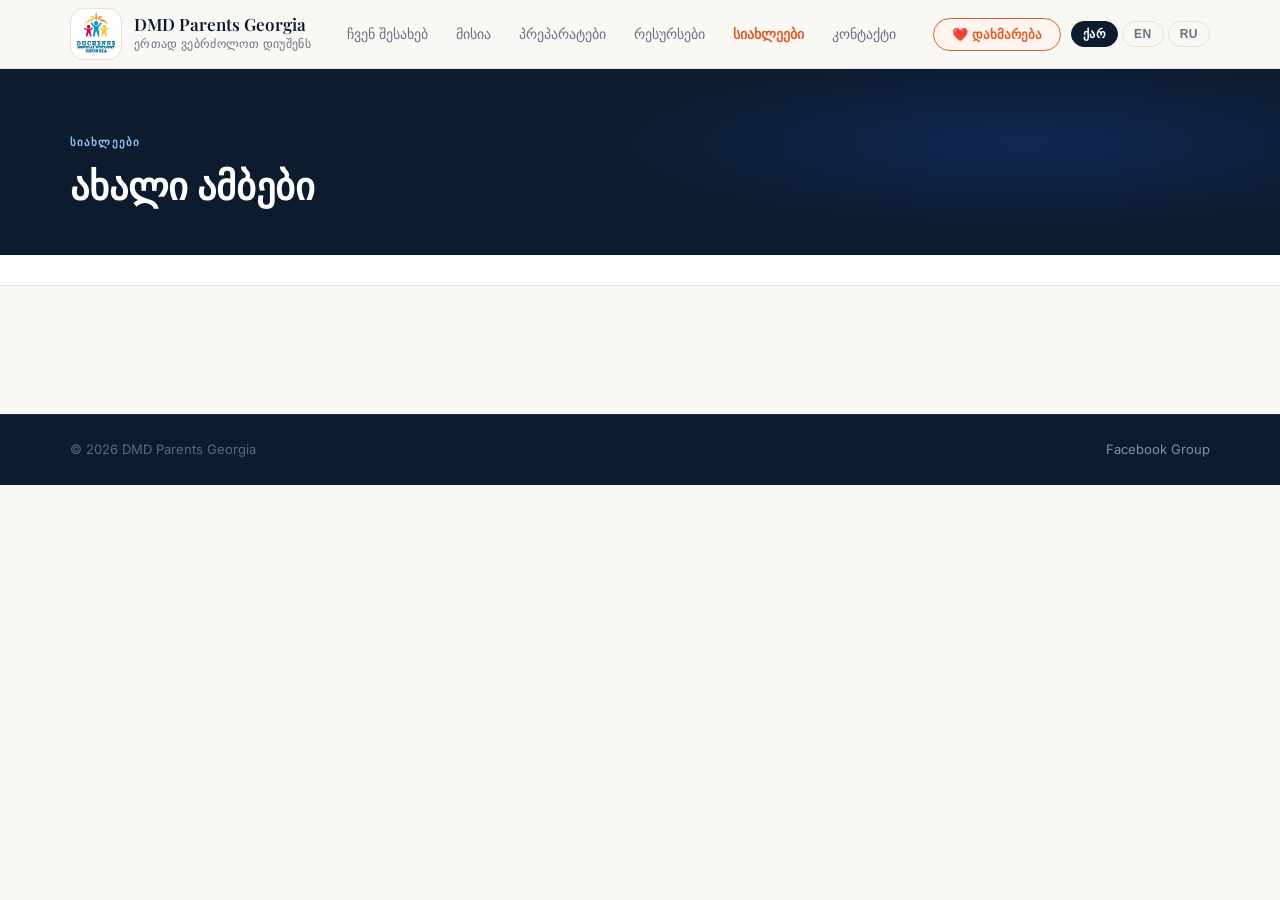
==== news.html @ 331aea19 "Add files via upload" ====
<!DOCTYPE html>
<html lang="ka">
<head>
  <meta charset="UTF-8" />
  <meta name="viewport" content="width=device-width, initial-scale=1.0" />
  <title>სიახლეები — DMD Parents Georgia</title>
  <link rel="stylesheet" href="styles.css" />
  <link href="https://fonts.googleapis.com/css2?family=Playfair+Display:ital,wght@0,400;0,600;1,400&family=Inter:wght@300;400;500;600&display=swap" rel="stylesheet"/>
  <style>
    /* ── News page specific styles ── */
    .news-hero {
      background: var(--navy);
      padding: 60px 0 48px;
      position: relative;
      overflow: hidden;
    }
    .news-hero::before {
      content: '';
      position: absolute;
      inset: 0;
      background: radial-gradient(ellipse 50% 70% at 80% 40%, rgba(26,86,219,.22) 0%, transparent 65%);
      pointer-events: none;
    }
    .news-hero-inner { position: relative; z-index: 1; }
    .news-hero .section-tag { color: #93c5fd; }
    .news-hero .section-title { color: var(--white); margin-bottom: 0; }

    /* Filter bar */
    .news-filter-bar {
      background: var(--white);
      border-bottom: 1px solid var(--border);
      padding: 14px 0;
      position: sticky;
      top: var(--header-h);
      z-index: 100;
    }
    .news-filter-inner {
      display: flex;
      align-items: center;
      gap: 8px;
      overflow-x: auto;
      scrollbar-width: none;
      -webkit-overflow-scrolling: touch;
      padding-bottom: 2px;
    }
    .news-filter-inner::-webkit-scrollbar { display: none; }

    /* Main news grid */
    .news-page-section { padding: 48px 0 80px; }
    .news-grid {
      display: grid;
      grid-template-columns: repeat(auto-fill, minmax(300px, 1fr));
      gap: 24px;
    }

    /* Full news card */
    .news-card {
      background: var(--white);
      border: 1px solid var(--border);
      border-radius: var(--radius-lg);
      overflow: hidden;
      display: flex;
      flex-direction: column;
      transition: box-shadow .22s, transform .22s;
    }
    .news-card:hover { box-shadow: var(--shadow-md); transform: translateY(-3px); }
    .news-card-media {
      width: 100%;
      height: 200px;
      object-fit: cover;
      display: block;
    }
    .news-card-media-placeholder {
      width: 100%;
      height: 200px;
      background: linear-gradient(135deg, var(--navy2) 0%, #1e3a6a 100%);
      display: flex;
      align-items: center;
      justify-content: center;
      font-size: 52px;
    }
    .news-card-body {
      padding: 20px 22px;
      display: flex;
      flex-direction: column;
      flex: 1;
    }
    .news-card-meta {
      display: flex;
      align-items: center;
      gap: 10px;
      margin-bottom: 10px;
      flex-wrap: wrap;
    }
    .news-card-date {
      font-size: 11.5px;
      font-weight: 600;
      text-transform: uppercase;
      letter-spacing: .06em;
      color: var(--accent);
    }
    .news-card-cat {
      font-size: 11px;
      font-weight: 600;
      text-transform: uppercase;
      letter-spacing: .06em;
      padding: 3px 10px;
      border-radius: 100px;
      background: var(--cream2);
      color: var(--muted);
      border: 1px solid var(--border);
    }
    .news-card-title {
      font-family: 'Playfair Display', serif;
      font-size: 1.15rem;
      font-weight: 600;
      color: var(--navy);
      line-height: 1.35;
      margin-bottom: 10px;
    }
    .news-card-excerpt {
      font-size: 14px;
      color: var(--muted);
      line-height: 1.65;
      flex: 1;
      margin-bottom: 16px;
    }

    /* Read more / collapse */
    .news-card-toggle {
      display: inline-flex;
      align-items: center;
      gap: 5px;
      font-size: 13px;
      font-weight: 600;
      color: var(--accent);
      background: none;
      border: none;
      cursor: pointer;
      padding: 0;
      transition: gap .18s;
    }
    .news-card-toggle:hover { gap: 9px; }
    .news-card-full {
      display: none;
      margin-top: 14px;
      padding-top: 14px;
      border-top: 1px solid var(--border);
      font-size: 14px;
      color: var(--text);
      line-height: 1.75;
    }
    .news-card-full.open { display: block; }

    /* Photo gallery inside a news card */
    .news-gallery {
      display: grid;
      grid-template-columns: repeat(auto-fill, minmax(110px, 1fr));
      gap: 8px;
      margin-top: 14px;
    }
    .news-gallery img {
      width: 100%;
      height: 90px;
      object-fit: cover;
      border-radius: var(--radius-sm);
      cursor: pointer;
      transition: opacity .18s;
    }
    .news-gallery img:hover { opacity: .85; }

    /* Empty state */
    .news-empty {
      text-align: center;
      padding: 64px 20px;
      color: var(--muted);
      font-size: 15px;
    }
    .news-empty-icon { font-size: 48px; margin-bottom: 14px; }

    /* Lightbox */
    .lightbox {
      display: none;
      position: fixed;
      inset: 0;
      z-index: 800;
      background: rgba(0,0,0,.88);
      align-items: center;
      justify-content: center;
      padding: 20px;
      cursor: zoom-out;
    }
    .lightbox.open { display: flex; }
    .lightbox img {
      max-width: 100%;
      max-height: 90vh;
      border-radius: var(--radius-md);
      box-shadow: 0 20px 60px rgba(0,0,0,.5);
      cursor: default;
      animation: modalIn .2s ease;
    }
    .lightbox-close {
      position: fixed;
      top: 20px; right: 20px;
      width: 40px; height: 40px;
      border-radius: 50%;
      background: rgba(255,255,255,.12);
      border: 1px solid rgba(255,255,255,.2);
      color: #fff;
      font-size: 18px;
      cursor: pointer;
      display: flex; align-items: center; justify-content: center;
      transition: background .18s;
    }
    .lightbox-close:hover { background: rgba(255,255,255,.25); }

    /* Responsive news */
    @media (max-width: 680px) {
      .news-hero { padding: 40px 0 32px; }
      .news-grid { grid-template-columns: 1fr; }
      .news-card-media, .news-card-media-placeholder { height: 170px; }
      .news-page-section { padding: 32px 0 56px; }
    }
  </style>
</head>
<body>

  <!-- HEADER (same as index.html) -->
  <header class="header">
    <div class="container header-inner">
      <div class="brand">
        <div class="brand-logo">
          <img src="logo.jpg" alt="DMD Georgia" class="logo"/>
        </div>
        <div>
          <h1>DMD Parents Georgia</h1>
          <p class="subtitle" id="headerSubtitle">ერთად ვებრძოლოთ დიუშენს</p>
        </div>
      </div>

      <nav class="main-nav" id="mainNav">
        <a href="index.html#about" id="nav1">ჩვენ შესახებ</a>
        <a href="index.html#mission" id="nav2">მისია</a>
        <a href="index.html#drugs" id="nav3">პრეპარატები</a>
        <a href="index.html#world" id="nav4">რესურსები</a>
        <a href="news.html" id="nav6" style="color:var(--accent);font-weight:600;">სიახლეები</a>
        <a href="index.html#contact" id="nav5">კონტაქტი</a>
      </nav>

      <div class="header-right">
        <button class="btn-donate-header" onclick="openDonate()" id="donateBtnHeader">❤️ დახმარება</button>
        <div class="lang-switcher">
          <button class="lang-btn active" onclick="setLang('ka')">ქარ</button>
          <button class="lang-btn" onclick="setLang('en')">EN</button>
          <button class="lang-btn" onclick="setLang('ru')">RU</button>
        </div>
        <button class="hamburger" id="hamburger" onclick="toggleMenu()" aria-label="Menu">
          <span></span><span></span><span></span>
        </button>
      </div>
    </div>
  </header>

  <!-- DONATE MODAL -->
  <div class="modal-overlay" id="donateModal" onclick="closeDonateOutside(event)">
    <div class="modal-box">
      <button class="modal-close" onclick="closeDonate()">✕</button>
      <div class="modal-icon">❤️</div>
      <h2 class="modal-title" id="donateTitle">გამოიწერეთ ჩვენი საქმე</h2>
      <p class="modal-desc" id="donateDesc">თქვენი შემოწირულობა ეხმარება DMD-ით დაავადებულ ოჯახებს — ინფორმაციის მიღებაში, სამედიცინო დახმარებასა და საზოგადოების ცნობიერების ამაღლებაში.</p>
      <div class="donate-accounts">
        <div class="donate-account">
          <span class="donate-currency">🇬🇪 GEL</span>
          <code class="donate-iban" onclick="copyIban(this)">GE34TB7967036080100020</code>
          <span class="copy-hint" id="copyHint1">კოპირება</span>
        </div>
        <div class="donate-account">
          <span class="donate-currency">🇺🇸 USD</span>
          <code class="donate-iban" onclick="copyIban(this)">GE95TB7967036180100005</code>
          <span class="copy-hint" id="copyHint2">კოპირება</span>
        </div>
        <div class="donate-account">
          <span class="donate-currency">🇪🇺 EUR</span>
          <code class="donate-iban" onclick="copyIban(this)">GE95TB7967036180100005</code>
          <span class="copy-hint" id="copyHint3">კოპირება</span>
        </div>
      </div>
      <div class="donate-bank">
        <div class="bank-row"><span class="bank-label" id="bankLabel">ბანკი</span><span>JSC TBC Bank</span></div>
        <div class="bank-row"><span class="bank-label">SWIFT/BIC</span><span>TBCBGE22</span></div>
        <div class="bank-row"><span class="bank-label" id="bankAddrLabel">მისამართი</span><span>7 Kote Marjanishvili St, Tbilisi 0102</span></div>
      </div>
      <p class="donate-thanks" id="donateThanks">გმადლობთ თქვენი მხარდაჭერისთვის! 🙏</p>
    </div>
  </div>

  <!-- NEWS HERO -->
  <section class="news-hero">
    <div class="container news-hero-inner">
      <span class="section-tag" id="newsHeroTag">სიახლეები</span>
      <h2 class="section-title" id="newsHeroTitle">ახალი ამბები</h2>
    </div>
  </section>

  <!-- FILTER BAR -->
  <div class="news-filter-bar">
    <div class="container">
      <div class="news-filter-inner" id="filterBar">
        <!-- filled by JS -->
      </div>
    </div>
  </div>

  <!-- NEWS CONTENT -->
  <section class="news-page-section">
    <div class="container">
      <div class="news-grid" id="newsGrid">
        <!-- filled by JS -->
      </div>
    </div>
  </section>

  <!-- LIGHTBOX -->
  <div class="lightbox" id="lightbox" onclick="closeLightbox(event)">
    <button class="lightbox-close" onclick="closeLightboxBtn()">✕</button>
    <img src="" alt="" id="lightboxImg" onclick="event.stopPropagation()" />
  </div>

  <!-- FOOTER -->
  <footer class="footer">
    <div class="container footer-inner">
      <p>© 2026 DMD Parents Georgia</p>
      <a href="https://www.facebook.com/431118296750583/" target="_blank" id="footerFb">Facebook Group</a>
    </div>
  </footer>

  <script src="news.js"></script>
  <script>
    /* ════════════════════════════════════════════
       NEWS PAGE LOGIC
    ════════════════════════════════════════════ */
    let currentLang = getNewsLang();
    let currentCat  = 'all';

    const UI_TEXT = {
      ka: {
        newsHeroTag: 'სიახლეები', newsHeroTitle: 'ახალი ამბები',
        readMore: 'სრულად წაიკითხე →', readLess: '← დახურე',
        noNews: 'ამ კატეგორიაში სიახლეები არ არის.',
        footerFb: 'Facebook ჯგუფი',
        donateBtnHeader: '❤ მხარდაჭერა',
        copyHint1: 'კოპირება', copyHint2: 'კოპირება', copyHint3: 'კოპირება',
        donateTitle: 'მხარი დაუჭირე ჩვენ',
        donateDesc: 'თქვენი შემოწირულობა ეხმარება DMD-ით დაავადებულ ოჯახებს.',
        bankLabel: 'ბანკი', bankAddrLabel: 'მისამართი',
        donateThanks: 'გმადლობთ თქვენი მხარდაჭერისთვის! 🙏',
        headerSubtitle: 'ერთად ვებრძოლოთ დიუშენს',
        nav1:'ჩვენ შესახებ',nav2:'მისია',nav3:'პრეპარატები',nav4:'რესურსები',nav5:'კონტაქტი',nav6:'სიახლეები',
      },
      en: {
        newsHeroTag: 'News', newsHeroTitle: 'Latest News',
        readMore: 'Read more →', readLess: '← Close',
        noNews: 'No news in this category.',
        footerFb: 'Facebook Group',
        donateBtnHeader: '❤ Support us',
        copyHint1: 'Copy', copyHint2: 'Copy', copyHint3: 'Copy',
        donateTitle: 'Support our mission',
        donateDesc: 'Your donation helps families affected by DMD.',
        bankLabel: 'Bank', bankAddrLabel: 'Address',
        donateThanks: 'Thank you for your support! 🙏',
        headerSubtitle: 'Together Against Duchenne',
        nav1:'About',nav2:'Mission',nav3:'Treatments',nav4:'Resources',nav5:'Contact',nav6:'News',
      },
      ru: {
        newsHeroTag: 'Новости', newsHeroTitle: 'Последние новости',
        readMore: 'Читать полностью →', readLess: '← Скрыть',
        noNews: 'Новостей в этой категории пока нет.',
        footerFb: 'Facebook Group',
        donateBtnHeader: '❤ Поддержать',
        copyHint1: 'Копировать', copyHint2: 'Копировать', copyHint3: 'Копировать',
        donateTitle: 'Поддержите нашу миссию',
        donateDesc: 'Ваше пожертвование помогает семьям с DMD.',
        bankLabel: 'Банк', bankAddrLabel: 'Адрес',
        donateThanks: 'Спасибо за вашу поддержку! 🙏',
        headerSubtitle: 'Вместе против Дюшенна',
        nav1:'О нас',nav2:'Миссия',nav3:'Препараты',nav4:'Ресурсы',nav5:'Контакт',nav6:'Новости',
      }
    };

    function setLang(lang) {
      currentLang = lang;
      localStorage.setItem('dmd_lang', lang);
      document.documentElement.lang = lang;

      const t = UI_TEXT[lang];
      Object.keys(t).forEach(key => {
        const el = document.getElementById(key);
        if (el) el.textContent = t[key];
      });
      document.querySelectorAll('.lang-btn').forEach(btn => {
        const map = { ka: 'ქარ', en: 'EN', ru: 'RU' };
        btn.classList.toggle('active', btn.textContent.trim() === map[lang]);
      });

      renderFilters();
      renderNews();
    }

    function renderFilters() {
      const bar  = document.getElementById('filterBar');
      const t    = UI_TEXT[currentLang];
      const cats = ['all', 'event', 'medical', 'news', 'media', 'support'];
      bar.innerHTML = cats.map(cat => {
        const label = NEWS_CATEGORIES[cat][currentLang];
        return `<button class="filter-btn${currentCat===cat?' active':''}" onclick="filterNews('${cat}')">${label}</button>`;
      }).join('');
    }

    function filterNews(cat) {
      currentCat = cat;
      renderFilters();
      renderNews();
    }

    function renderNews() {
      const grid = document.getElementById('newsGrid');
      const t    = UI_TEXT[currentLang];

      const filtered = NEWS.filter(n => currentCat === 'all' || n.category === currentCat);

      if (!filtered.length) {
        grid.innerHTML = `<div class="news-empty" style="grid-column:1/-1">
          <div class="news-empty-icon">📭</div>
          <p>${t.noNews}</p>
        </div>`;
        return;
      }

      grid.innerHTML = filtered.map(n => {
        const loc   = n[currentLang] || n.ka;
        const date  = formatDate(n.date, currentLang);
        const catLabel = NEWS_CATEGORIES[n.category][currentLang];

        const mediaHTML = n.image
          ? `<img class="news-card-media" src="${n.image}" alt="${loc.title}" loading="lazy">`
          : `<div class="news-card-media-placeholder">${n.emoji || '📰'}</div>`;

        return `
        <article class="news-card" id="${n.id}">
          ${mediaHTML}
          <div class="news-card-body">
            <div class="news-card-meta">
              <span class="news-card-date">${date}</span>
              <span class="news-card-cat">${catLabel}</span>
            </div>
            <h3 class="news-card-title">${loc.title}</h3>
            <p class="news-card-excerpt">${loc.excerpt}</p>
            <button class="news-card-toggle" onclick="toggleBody('${n.id}')" id="toggle-${n.id}">
              ${t.readMore}
            </button>
            <div class="news-card-full" id="body-${n.id}">
              <p>${loc.body.replace(/\n/g,'</p><p>')}</p>
            </div>
          </div>
        </article>`;
      }).join('');
    }

    function toggleBody(id) {
      const body   = document.getElementById('body-' + id);
      const toggle = document.getElementById('toggle-' + id);
      const t      = UI_TEXT[currentLang];
      const isOpen = body.classList.toggle('open');
      toggle.textContent = isOpen ? t.readLess : t.readMore;
    }

    /* Lightbox */
    function openLightbox(src) {
      document.getElementById('lightboxImg').src = src;
      document.getElementById('lightbox').classList.add('open');
      document.body.style.overflow = 'hidden';
    }
    function closeLightbox(e) {
      if (e.target === document.getElementById('lightbox')) closeLightboxBtn();
    }
    function closeLightboxBtn() {
      document.getElementById('lightbox').classList.remove('open');
      document.body.style.overflow = '';
    }

    /* Mobile menu */
    function toggleMenu() {
      const nav = document.getElementById('mainNav');
      const btn = document.getElementById('hamburger');
      nav.classList.toggle('open');
      btn.classList.toggle('is-open');
    }

    /* Donate */
    function openDonate() {
      document.getElementById('donateModal').classList.add('open');
      document.body.style.overflow = 'hidden';
    }
    function closeDonate() {
      document.getElementById('donateModal').classList.remove('open');
      document.body.style.overflow = '';
    }
    function closeDonateOutside(e) {
      if (e.target === document.getElementById('donateModal')) closeDonate();
    }
    function copyIban(el) {
      navigator.clipboard.writeText(el.textContent.trim()).then(() => {
        const hint = el.nextElementSibling;
        const orig = hint.textContent;
        hint.textContent = '✓';
        hint.style.color = '#16a34a';
        setTimeout(() => { hint.textContent = orig; hint.style.color = ''; }, 2000);
      });
    }

    /* Init */
    document.addEventListener('DOMContentLoaded', () => {
      document.querySelectorAll('.main-nav a').forEach(link => {
        link.addEventListener('click', () => {
          document.getElementById('mainNav').classList.remove('open');
          document.getElementById('hamburger').classList.remove('is-open');
        });
      });
      document.addEventListener('keydown', e => {
        if (e.key === 'Escape') { closeDonate(); closeLightboxBtn(); }
      });
      setLang(getNewsLang());
    });
  </script>
</body>
</html>
---- styles.css ----
/* ── Reset & Base ── */
*, *::before, *::after { box-sizing: border-box; margin: 0; padding: 0; }

:root {
  --navy:       #0d1b2e;
  --navy2:      #162035;
  --blue:       #1a56db;
  --blue-lt:    #3b82f6;
  --accent:     #e05c28;
  --cream:      #faf8f4;
  --cream2:     #f0ece3;
  --border:     #e5e0d8;
  --text:       #1a1a2e;
  --muted:      #6b7280;
  --white:      #ffffff;

  --approved:   #16a34a;
  --phase3:     #1d4ed8;
  --phase2:     #7c3aed;
  --phase1:     #b45309;

  --shadow-sm:  0 1px 4px rgba(13,27,46,.06);
  --shadow-md:  0 4px 20px rgba(13,27,46,.09);
  --shadow-lg:  0 8px 40px rgba(13,27,46,.12);

  --radius-sm:  8px;
  --radius-md:  14px;
  --radius-lg:  20px;
  --radius-xl:  28px;

  --header-h: 68px;
}

html { scroll-behavior: smooth; }

body {
  font-family: 'Inter', Arial, sans-serif;
  background: var(--cream);
  color: var(--text);
  line-height: 1.65;
  font-size: 15px;
  overflow-x: hidden;
}

a { color: var(--blue); text-decoration: none; }
a:hover { text-decoration: underline; }
img { display: block; max-width: 100%; }

/* ── Layout ── */
.container {
  width: min(1140px, 93%);
  margin: 0 auto;
}

/* ── Header ── */
.header {
  position: sticky;
  top: 0;
  z-index: 200;
  background: rgba(250,248,244,0.96);
  backdrop-filter: blur(14px);
  -webkit-backdrop-filter: blur(14px);
  border-bottom: 1px solid var(--border);
}

.header-inner {
  display: flex;
  align-items: center;
  justify-content: space-between;
  gap: 16px;
  height: var(--header-h);
}

.brand { display: flex; align-items: center; gap: 12px; flex-shrink: 0; }

.brand-logo {
  width: 52px;
  height: 52px;
  border-radius: var(--radius-md);
  overflow: hidden;
  flex-shrink: 0;
  background: #fff;
  border: 1px solid var(--border);
  padding: 3px;
}
.brand-logo .logo { width: 100%; height: 100%; object-fit: contain; border-radius: 6px; }

.brand h1 {
  font-family: 'Playfair Display', serif;
  font-size: 17px;
  font-weight: 600;
  color: var(--navy);
  line-height: 1.25;
  margin: 0;
}
.brand .subtitle {
  font-size: 11.5px;
  color: var(--muted);
  margin: 0;
  letter-spacing: 0.03em;
}

.main-nav {
  display: flex;
  gap: 2px;
}
.main-nav a {
  font-size: 13.5px;
  font-weight: 500;
  color: var(--muted);
  padding: 6px 13px;
  border-radius: var(--radius-sm);
  transition: background .18s, color .18s;
}
.main-nav a:hover {
  background: var(--cream2);
  color: var(--navy);
  text-decoration: none;
}

.header-right { display: flex; align-items: center; gap: 10px; }

.lang-switcher { display: flex; gap: 4px; }
.lang-btn {
  font-size: 12px;
  font-weight: 600;
  padding: 5px 11px;
  border: 1px solid var(--border);
  border-radius: 100px;
  background: none;
  color: var(--muted);
  cursor: pointer;
  letter-spacing: .04em;
  transition: all .18s;
}
.lang-btn.active,
.lang-btn:hover {
  background: var(--navy);
  color: var(--white);
  border-color: var(--navy);
}

.hamburger {
  display: none;
  flex-direction: column;
  gap: 5px;
  background: none;
  border: none;
  cursor: pointer;
  padding: 6px;
  border-radius: var(--radius-sm);
  transition: background .18s;
}
.hamburger:hover { background: var(--cream2); }
.hamburger span {
  display: block;
  width: 22px;
  height: 2px;
  background: var(--navy);
  border-radius: 2px;
  transition: .25s;
}

/* Hamburger animation when open */
.hamburger.is-open span:nth-child(1) { transform: translateY(7px) rotate(45deg); }
.hamburger.is-open span:nth-child(2) { opacity: 0; transform: scaleX(0); }
.hamburger.is-open span:nth-child(3) { transform: translateY(-7px) rotate(-45deg); }

/* ── Mobile nav overlay ── */
.main-nav.open {
  display: flex !important;
  flex-direction: column;
  position: fixed;
  top: var(--header-h);
  left: 0;
  right: 0;
  background: var(--white);
  border-bottom: 1px solid var(--border);
  padding: 12px 16px 16px;
  box-shadow: var(--shadow-lg);
  z-index: 199;
  animation: slideDown .22s ease;
}
@keyframes slideDown {
  from { opacity:0; transform: translateY(-8px); }
  to   { opacity:1; transform: translateY(0); }
}
.main-nav.open a {
  font-size: 15px;
  padding: 13px 16px;
  border-radius: var(--radius-md);
  border-bottom: none;
}
.main-nav.open a:hover { background: var(--cream2); }

/* Nav link in news page */
.main-nav a[href="news.html"] { position: relative; }

/* ── Hero ── */
.hero {
  position: relative;
  background: var(--navy);
  padding: 80px 0 60px;
  overflow: hidden;
}
.hero-bg {
  position: absolute;
  inset: 0;
  background:
    radial-gradient(ellipse 60% 80% at 90% 30%, rgba(26,86,219,.25) 0%, transparent 70%),
    radial-gradient(ellipse 40% 60% at 10% 80%, rgba(224,92,40,.18) 0%, transparent 70%);
  pointer-events: none;
}
.hero-inner {
  position: relative;
  z-index: 1;
  display: grid;
  grid-template-columns: 1fr auto;
  gap: 48px;
  align-items: center;
}
.hero-content { max-width: 620px; }

.badge {
  display: inline-flex;
  align-items: center;
  gap: 8px;
  background: rgba(255,255,255,.09);
  border: 1px solid rgba(255,255,255,.18);
  border-radius: 100px;
  padding: 6px 16px;
  font-size: 12px;
  font-weight: 500;
  color: rgba(255,255,255,.72);
  letter-spacing: .05em;
  margin-bottom: 24px;
}
.badge::before {
  content: '';
  width: 7px;
  height: 7px;
  border-radius: 50%;
  background: #4ade80;
  animation: blink 2.2s infinite;
  flex-shrink: 0;
}
@keyframes blink { 0%,100%{opacity:1} 50%{opacity:.3} }

.hero h2 {
  font-family: 'Playfair Display', serif;
  font-size: clamp(1.85rem, 4.5vw, 3.4rem);
  font-weight: 600;
  color: var(--white);
  line-height: 1.12;
  margin-bottom: 18px;
}
.hero h2 em { color: #93c5fd; font-style: italic; font-weight: 400; }

.hero-text {
  font-size: 16px;
  color: rgba(255,255,255,.62);
  line-height: 1.75;
  margin-bottom: 36px;
}

.hero-actions { display: flex; gap: 12px; flex-wrap: wrap; }

.btn {
  display: inline-flex;
  align-items: center;
  gap: 8px;
  font-size: 14px;
  font-weight: 600;
  padding: 12px 24px;
  border-radius: var(--radius-md);
  border: 1.5px solid transparent;
  cursor: pointer;
  transition: all .22s;
  text-decoration: none;
}
.btn-primary {
  background: var(--accent);
  color: var(--white);
  border-color: var(--accent);
}
.btn-primary:hover { background: #c44d20; text-decoration: none; transform: translateY(-1px); }

.btn-outline {
  background: rgba(255,255,255,.09);
  color: var(--white);
  border-color: rgba(255,255,255,.28);
}
.btn-outline:hover { background: rgba(255,255,255,.16); text-decoration: none; }

.hero-stats {
  display: flex;
  flex-direction: column;
  gap: 12px;
  flex-shrink: 0;
}
.stat-card {
  background: rgba(255,255,255,.07);
  border: 1px solid rgba(255,255,255,.12);
  border-radius: var(--radius-lg);
  padding: 20px 28px;
  text-align: center;
  min-width: 140px;
}
.stat-num {
  display: block;
  font-family: 'Playfair Display', serif;
  font-size: 1.9rem;
  color: var(--white);
  line-height: 1.1;
}
.stat-label {
  display: block;
  font-size: 11px;
  color: rgba(255,255,255,.45);
  margin-top: 4px;
  letter-spacing: .03em;
}

/* ── Sections ── */
.section { padding: 80px 0; }
.section-light { background: var(--cream2); }
.section-dark { background: var(--navy); }

.section-header { margin-bottom: 44px; max-width: 640px; }
.section-tag {
  display: inline-block;
  font-size: 11px;
  font-weight: 700;
  letter-spacing: .1em;
  text-transform: uppercase;
  color: var(--accent);
  margin-bottom: 10px;
}
.section-dark .section-tag { color: #93c5fd; }

.section-title {
  font-family: 'Playfair Display', serif;
  font-size: clamp(1.7rem, 3vw, 2.5rem);
  font-weight: 600;
  color: var(--navy);
  line-height: 1.2;
  margin-bottom: 12px;
}
.section-dark .section-title { color: var(--white); }

.section-desc { font-size: 15.5px; color: var(--muted); line-height: 1.7; }
.section-dark .section-desc { color: rgba(255,255,255,.5); }

/* ── Cards ── */
.grid-2 {
  display: grid;
  grid-template-columns: repeat(2, minmax(0,1fr));
  gap: 20px;
}

.card {
  background: var(--white);
  border: 1px solid var(--border);
  border-radius: var(--radius-lg);
  padding: 32px;
  transition: box-shadow .22s, transform .22s;
}
.card:hover { box-shadow: var(--shadow-md); transform: translateY(-2px); }

.card-accent { background: var(--navy); border-color: var(--navy); color: var(--white); }
.card-accent h4 { color: var(--white); }
.card-accent p { color: rgba(255,255,255,.65); }

.card-dark { background: var(--cream2); border-color: var(--border); }

.card-icon { font-size: 28px; margin-bottom: 18px; }
.card h4 {
  font-family: 'Playfair Display', serif;
  font-size: 1.25rem;
  font-weight: 600;
  color: var(--navy);
  margin-bottom: 10px;
}
.card p { color: var(--muted); font-size: 14.5px; }

/* ── Mission ── */
.mission-grid {
  display: grid;
  grid-template-columns: repeat(auto-fit, minmax(200px, 1fr));
  gap: 16px;
}
.mission-card {
  background: rgba(255,255,255,.06);
  border: 1px solid rgba(255,255,255,.1);
  border-radius: var(--radius-lg);
  padding: 24px;
  transition: background .22s;
}
.mission-card:hover { background: rgba(255,255,255,.1); }
.mission-num {
  display: block;
  font-family: 'Playfair Display', serif;
  font-size: 2rem;
  color: rgba(255,255,255,.15);
  line-height: 1;
  margin-bottom: 12px;
}
.mission-card p { color: rgba(255,255,255,.75); font-size: 14.5px; line-height: 1.6; }

/* ── Help grid ── */
.help-grid {
  display: grid;
  grid-template-columns: repeat(auto-fit, minmax(220px, 1fr));
  gap: 16px;
  margin-bottom: 40px;
}
.help-card {
  background: var(--white);
  border: 1px solid var(--border);
  border-radius: var(--radius-lg);
  padding: 22px 24px;
  display: flex;
  align-items: flex-start;
  gap: 14px;
  transition: box-shadow .2s, transform .2s;
}
.help-card:hover { box-shadow: var(--shadow-md); transform: translateY(-2px); }
.help-icon { font-size: 22px; flex-shrink: 0; margin-top: 2px; }
.help-card p { font-size: 14px; color: var(--text); font-weight: 500; }

/* Support steps */
.support-steps {
  display: flex;
  flex-direction: column;
  gap: 0;
  background: var(--white);
  border: 1px solid var(--border);
  border-radius: var(--radius-lg);
  overflow: hidden;
}
.support-step {
  display: flex;
  align-items: center;
  gap: 16px;
  padding: 18px 24px;
  border-bottom: 1px solid var(--border);
}
.support-step:last-child { border-bottom: none; }
.step-num {
  width: 32px;
  height: 32px;
  border-radius: 50%;
  background: var(--navy);
  color: var(--white);
  font-size: 13px;
  font-weight: 700;
  display: flex;
  align-items: center;
  justify-content: center;
  flex-shrink: 0;
}
.support-step p { font-size: 14.5px; color: var(--text); }

/* ── Drugs ── */
.drugs-filter {
  display: flex;
  gap: 8px;
  flex-wrap: wrap;
  margin-bottom: 28px;
}
.filter-btn {
  font-size: 13px;
  font-weight: 600;
  padding: 8px 18px;
  border-radius: 100px;
  border: 1.5px solid var(--border);
  background: var(--white);
  color: var(--muted);
  cursor: pointer;
  transition: all .18s;
}
.filter-btn:hover { border-color: var(--navy); color: var(--navy); }
.filter-btn.active {
  background: var(--navy);
  color: var(--white);
  border-color: var(--navy);
}

.drugs-grid {
  display: grid;
  grid-template-columns: repeat(auto-fill, minmax(320px, 1fr));
  gap: 20px;
}
.drug-card {
  background: var(--white);
  border: 1px solid var(--border);
  border-radius: var(--radius-lg);
  overflow: hidden;
  transition: box-shadow .22s, transform .22s;
}
.drug-card:hover { box-shadow: var(--shadow-md); transform: translateY(-2px); }

.drug-status-bar { height: 4px; }
.drug-status-bar.approved { background: var(--approved); }
.drug-status-bar.phase3 { background: var(--phase3); }
.drug-status-bar.phase2 { background: var(--phase2); }
.drug-status-bar.phase1 { background: var(--phase1); }

.drug-body { padding: 22px 24px; }
.drug-header {
  display: flex;
  justify-content: space-between;
  align-items: flex-start;
  gap: 12px;
  margin-bottom: 12px;
  flex-wrap: wrap;
}
.drug-name {
  display: block;
  font-family: 'Playfair Display', serif;
  font-size: 1.25rem;
  font-weight: 600;
  color: var(--navy);
}
.drug-generic {
  display: block;
  font-size: 12px;
  color: var(--muted);
  margin-top: 3px;
}
.drug-badges { display: flex; gap: 6px; flex-wrap: wrap; align-items: center; }

.status-pill {
  display: inline-block;
  font-size: 11px;
  font-weight: 700;
  letter-spacing: .05em;
  text-transform: uppercase;
  padding: 4px 12px;
  border-radius: 100px;
}
.status-pill.approved { background: #dcfce7; color: #15803d; }
.status-pill.phase3   { background: #dbeafe; color: #1e40af; }
.status-pill.phase2   { background: #ede9fe; color: #6d28d9; }
.status-pill.phase1   { background: #fef3c7; color: #92400e; }

.country-pill {
  font-size: 12px;
  font-weight: 500;
  background: var(--cream2);
  border: 1px solid var(--border);
  border-radius: 100px;
  padding: 3px 10px;
  color: var(--muted);
}

.drug-company { font-size: 11.5px; color: var(--muted); margin-top: 4px; }
.drug-company-name { font-size: 13px; font-weight: 600; color: var(--text); margin-bottom: 12px; }

.drug-desc { font-size: 14px; color: var(--muted); line-height: 1.68; margin-bottom: 14px; }

.drug-tags { display: flex; gap: 8px; flex-wrap: wrap; margin-bottom: 14px; }
.drug-tag {
  font-size: 11.5px;
  font-weight: 500;
  background: #eff6ff;
  color: var(--blue);
  border-radius: 6px;
  padding: 3px 10px;
}

.drug-link {
  display: inline-flex;
  align-items: center;
  gap: 6px;
  font-size: 13px;
  font-weight: 600;
  color: var(--accent);
  text-decoration: none;
  transition: gap .18s;
}
.drug-link:hover { gap: 10px; text-decoration: none; }

.drugs-disclaimer {
  margin-top: 24px;
  font-size: 12.5px;
  color: var(--muted);
  border-top: 1px solid var(--border);
  padding-top: 16px;
}

/* ── World links ── */
.links-grid {
  display: grid;
  grid-template-columns: repeat(auto-fit, minmax(200px, 1fr));
  gap: 12px;
}
.ext-link {
  display: flex;
  align-items: center;
  gap: 12px;
  background: var(--white);
  border: 1px solid var(--border);
  border-radius: var(--radius-md);
  padding: 16px 20px;
  font-size: 13.5px;
  font-weight: 500;
  color: var(--text);
  text-decoration: none;
  transition: all .2s;
}
.ext-link:hover {
  background: var(--navy);
  color: var(--white);
  border-color: var(--navy);
  transform: translateY(-1px);
  box-shadow: var(--shadow-sm);
}
.ext-icon { font-size: 18px; flex-shrink: 0; }

/* ── Contact ── */
.contact-list { margin-top: 16px; }
.contact-row {
  display: flex;
  justify-content: space-between;
  align-items: center;
  padding: 11px 0;
  border-bottom: 1px solid var(--border);
  gap: 12px;
}
.contact-row:last-child { border-bottom: none; }
.contact-label {
  font-size: 11.5px;
  font-weight: 600;
  text-transform: uppercase;
  letter-spacing: .05em;
  color: var(--muted);
  flex-shrink: 0;
}
.contact-row a,
.contact-row span {
  font-size: 14px;
  color: var(--text);
  text-align: right;
}
.contact-row a:hover { color: var(--blue); }

.legal-list { margin-top: 16px; }
.legal-row {
  display: flex;
  justify-content: space-between;
  align-items: center;
  padding: 11px 0;
  border-bottom: 1px solid var(--border);
  gap: 12px;
}
.legal-row:last-child { border-bottom: none; }
.legal-label {
  font-size: 11.5px;
  font-weight: 600;
  text-transform: uppercase;
  letter-spacing: .05em;
  color: var(--muted);
  flex-shrink: 0;
}
.legal-row span {
  font-size: 13.5px;
  color: var(--text);
  text-align: right;
}

/* ── Footer ── */
.footer {
  background: var(--navy);
  border-top: 1px solid rgba(255,255,255,.07);
  padding: 24px 0;
}
.footer-inner {
  display: flex;
  align-items: center;
  justify-content: space-between;
  flex-wrap: wrap;
  gap: 12px;
}
.footer-inner p { font-size: 13px; color: rgba(255,255,255,.35); }
.footer-inner a {
  font-size: 13px;
  color: rgba(255,255,255,.5);
  text-decoration: none;
  transition: color .18s;
}
.footer-inner a:hover { color: var(--white); }

/* ── Donate button (header) ── */
.btn-donate-header {
  font-size: 13px;
  font-weight: 700;
  padding: 8px 18px;
  border-radius: 100px;
  border: 1.5px solid #e05c28;
  background: #fff5f0;
  color: #e05c28;
  cursor: pointer;
  transition: all .2s;
  white-space: nowrap;
}
.btn-donate-header:hover {
  background: var(--accent);
  color: #fff;
}

/* ── Donate button (hero) ── */
.btn-donate {
  background: rgba(255,255,255,.15);
  color: var(--white);
  border: 1.5px solid rgba(255,255,255,.4);
  font-family: inherit;
}
.btn-donate:hover {
  background: #fff;
  color: var(--accent);
  border-color: #fff;
  text-decoration: none;
}

/* ── Modal ── */
.modal-overlay {
  display: none;
  position: fixed;
  inset: 0;
  z-index: 500;
  background: rgba(10,22,40,.6);
  backdrop-filter: blur(6px);
  align-items: center;
  justify-content: center;
  padding: 20px;
}
.modal-overlay.open { display: flex; }

.modal-box {
  background: var(--white);
  border-radius: var(--radius-xl);
  padding: 40px 36px 36px;
  max-width: 520px;
  width: 100%;
  position: relative;
  box-shadow: 0 24px 80px rgba(10,22,40,.22);
  animation: modalIn .25s ease;
  max-height: 90vh;
  overflow-y: auto;
}
@keyframes modalIn {
  from { opacity:0; transform: translateY(16px) scale(.97); }
  to   { opacity:1; transform: translateY(0) scale(1); }
}

.modal-close {
  position: absolute;
  top: 16px; right: 16px;
  width: 32px; height: 32px;
  border-radius: 50%;
  border: 1px solid var(--border);
  background: var(--cream2);
  color: var(--muted);
  font-size: 14px;
  cursor: pointer;
  display: flex; align-items: center; justify-content: center;
  transition: all .18s;
}
.modal-close:hover { background: var(--navy); color: #fff; border-color: var(--navy); }

.modal-icon { font-size: 36px; margin-bottom: 12px; }
.modal-title {
  font-family: 'Playfair Display', serif;
  font-size: 1.6rem;
  font-weight: 600;
  color: var(--navy);
  margin-bottom: 10px;
}
.modal-desc {
  font-size: 14.5px;
  color: var(--muted);
  line-height: 1.7;
  margin-bottom: 24px;
}

.donate-accounts { display: flex; flex-direction: column; gap: 10px; margin-bottom: 20px; }
.donate-account {
  display: flex;
  align-items: center;
  gap: 10px;
  background: var(--cream2);
  border: 1px solid var(--border);
  border-radius: var(--radius-md);
  padding: 12px 16px;
  flex-wrap: wrap;
}
.donate-currency { font-size: 13px; font-weight: 700; color: var(--navy); min-width: 54px; }
.donate-iban {
  font-family: 'Courier New', monospace;
  font-size: 13.5px;
  font-weight: 600;
  color: var(--navy);
  cursor: pointer;
  flex: 1;
  letter-spacing: .03em;
  transition: color .15s;
  background: none;
  border: none;
}
.donate-iban:hover { color: var(--blue); }
.copy-hint {
  font-size: 11px;
  color: var(--muted);
  background: var(--white);
  border: 1px solid var(--border);
  border-radius: 6px;
  padding: 2px 8px;
  cursor: pointer;
  transition: all .15s;
  white-space: nowrap;
}
.copy-hint.copied { background: #dcfce7; color: #15803d; border-color: #bbf7d0; }

.donate-bank {
  background: var(--navy);
  border-radius: var(--radius-md);
  padding: 16px 20px;
  margin-bottom: 20px;
}
.bank-row {
  display: flex;
  justify-content: space-between;
  align-items: center;
  padding: 7px 0;
  border-bottom: 1px solid rgba(255,255,255,.08);
  gap: 12px;
}
.bank-row:last-child { border-bottom: none; }
.bank-label { font-size: 11px; font-weight: 600; text-transform: uppercase; letter-spacing: .06em; color: rgba(255,255,255,.4); }
.bank-row span:last-child { font-size: 13px; color: rgba(255,255,255,.85); font-weight: 500; text-align: right; }

.donate-thanks {
  text-align: center;
  font-size: 14px;
  color: var(--muted);
  margin-top: 4px;
}

/* ══════════════════════════════════════
   NEWS PREVIEW SECTION (on index.html)
══════════════════════════════════════ */
.news-preview-grid {
  display: grid;
  grid-template-columns: repeat(auto-fill, minmax(280px, 1fr));
  gap: 20px;
  margin-bottom: 28px;
}
.news-preview-card {
  background: var(--white);
  border: 1px solid var(--border);
  border-radius: var(--radius-lg);
  overflow: hidden;
  transition: box-shadow .22s, transform .22s;
  display: flex;
  flex-direction: column;
}
.news-preview-card:hover { box-shadow: var(--shadow-md); transform: translateY(-3px); }
.news-preview-img {
  width: 100%;
  height: 180px;
  object-fit: cover;
  background: var(--cream2);
}
.news-preview-img-placeholder {
  width: 100%;
  height: 180px;
  background: linear-gradient(135deg, var(--navy2) 0%, #1a3a6e 100%);
  display: flex;
  align-items: center;
  justify-content: center;
  font-size: 42px;
}
.news-preview-body { padding: 18px 20px; flex: 1; display: flex; flex-direction: column; }
.news-preview-date {
  font-size: 11.5px;
  font-weight: 600;
  text-transform: uppercase;
  letter-spacing: .06em;
  color: var(--accent);
  margin-bottom: 8px;
}
.news-preview-title {
  font-family: 'Playfair Display', serif;
  font-size: 1.05rem;
  font-weight: 600;
  color: var(--navy);
  line-height: 1.35;
  margin-bottom: 8px;
  flex: 1;
}
.news-preview-excerpt { font-size: 13.5px; color: var(--muted); line-height: 1.6; margin-bottom: 14px; }
.news-preview-link {
  display: inline-flex;
  align-items: center;
  gap: 5px;
  font-size: 13px;
  font-weight: 600;
  color: var(--accent);
  text-decoration: none;
  transition: gap .18s;
}
.news-preview-link:hover { gap: 9px; text-decoration: none; }
.news-see-all {
  display: inline-flex;
  align-items: center;
  gap: 8px;
  font-size: 14px;
  font-weight: 600;
  color: var(--navy);
  border: 1.5px solid var(--border);
  background: var(--white);
  padding: 11px 22px;
  border-radius: var(--radius-md);
  text-decoration: none;
  transition: all .2s;
}
.news-see-all:hover { background: var(--navy); color: var(--white); border-color: var(--navy); text-decoration: none; }

/* ══════════════════════════════════════
   RESPONSIVE BREAKPOINTS
══════════════════════════════════════ */

/* Tablet landscape ~1024px */
@media (max-width: 1024px) {
  .drugs-grid { grid-template-columns: repeat(auto-fill, minmax(280px, 1fr)); }
}

/* Tablet portrait ~900px */
@media (max-width: 900px) {
  .main-nav { display: none; }
  .hamburger { display: flex; }

  .hero-inner { grid-template-columns: 1fr; gap: 32px; }
  .hero-stats { flex-direction: row; flex-wrap: wrap; justify-content: flex-start; }
  .stat-card { flex: 1; min-width: 110px; padding: 16px 20px; }

  .drugs-grid { grid-template-columns: repeat(auto-fill, minmax(280px, 1fr)); }
}

/* Mobile large ~680px */
@media (max-width: 680px) {
  :root { --header-h: 62px; }

  .header-inner { height: var(--header-h); padding: 0; }
  .brand-logo { width: 44px; height: 44px; }
  .brand h1 { font-size: 14.5px; }
  .brand .subtitle { display: none; }

  /* Hide donate button text on very small screens, keep icon */
  .btn-donate-header { padding: 7px 12px; font-size: 12px; }

  .hero { padding: 48px 0 36px; }
  .hero h2 { font-size: clamp(1.6rem, 6.5vw, 2rem); }
  .hero-text { font-size: 14.5px; margin-bottom: 24px; }
  .hero-actions { gap: 8px; }
  .hero-actions .btn { padding: 10px 18px; font-size: 13px; }
  .hero-stats { gap: 8px; }
  .stat-card { padding: 14px 16px; min-width: 90px; }
  .stat-num { font-size: 1.5rem; }
  .badge { font-size: 11px; padding: 5px 13px; }

  .section { padding: 48px 0; }
  .section-header { margin-bottom: 28px; }

  .grid-2 { grid-template-columns: 1fr; }
  .card { padding: 24px; }

  .mission-grid { grid-template-columns: 1fr 1fr; }

  .help-grid { grid-template-columns: 1fr 1fr; }

  .drugs-grid { grid-template-columns: 1fr; }
  .drug-body { padding: 18px; }
  .drug-header { flex-direction: column; gap: 8px; }
  .drug-name { font-size: 1.1rem; }

  .drugs-filter { gap: 6px; }
  .filter-btn { font-size: 12px; padding: 7px 14px; }

  .links-grid { grid-template-columns: 1fr 1fr; }

  .footer-inner { flex-direction: column; align-items: flex-start; gap: 8px; }

  .news-preview-grid { grid-template-columns: 1fr; }

  /* Modal mobile */
  .modal-box { padding: 28px 20px 24px; border-radius: var(--radius-lg); }
  .modal-title { font-size: 1.35rem; }
  .donate-iban { font-size: 12px; letter-spacing: 0; }
}

/* Mobile small ~420px */
@media (max-width: 420px) {
  .container { width: 95%; }
  .brand h1 { font-size: 13.5px; }
  .hero h2 { font-size: 1.55rem; }
  .mission-grid { grid-template-columns: 1fr; }
  .help-grid { grid-template-columns: 1fr; }
  .links-grid { grid-template-columns: 1fr; }
  .stat-card { min-width: 80px; }
  .lang-btn { padding: 4px 8px; font-size: 11px; }
  .donate-account { flex-direction: column; align-items: flex-start; gap: 6px; }
}

/* Touch device improvements */
@media (hover: none) {
  .card:hover { transform: none; }
  .drug-card:hover { transform: none; }
  .help-card:hover { transform: none; }
  .news-preview-card:hover { transform: none; }
  .btn-primary:hover { transform: none; }
}
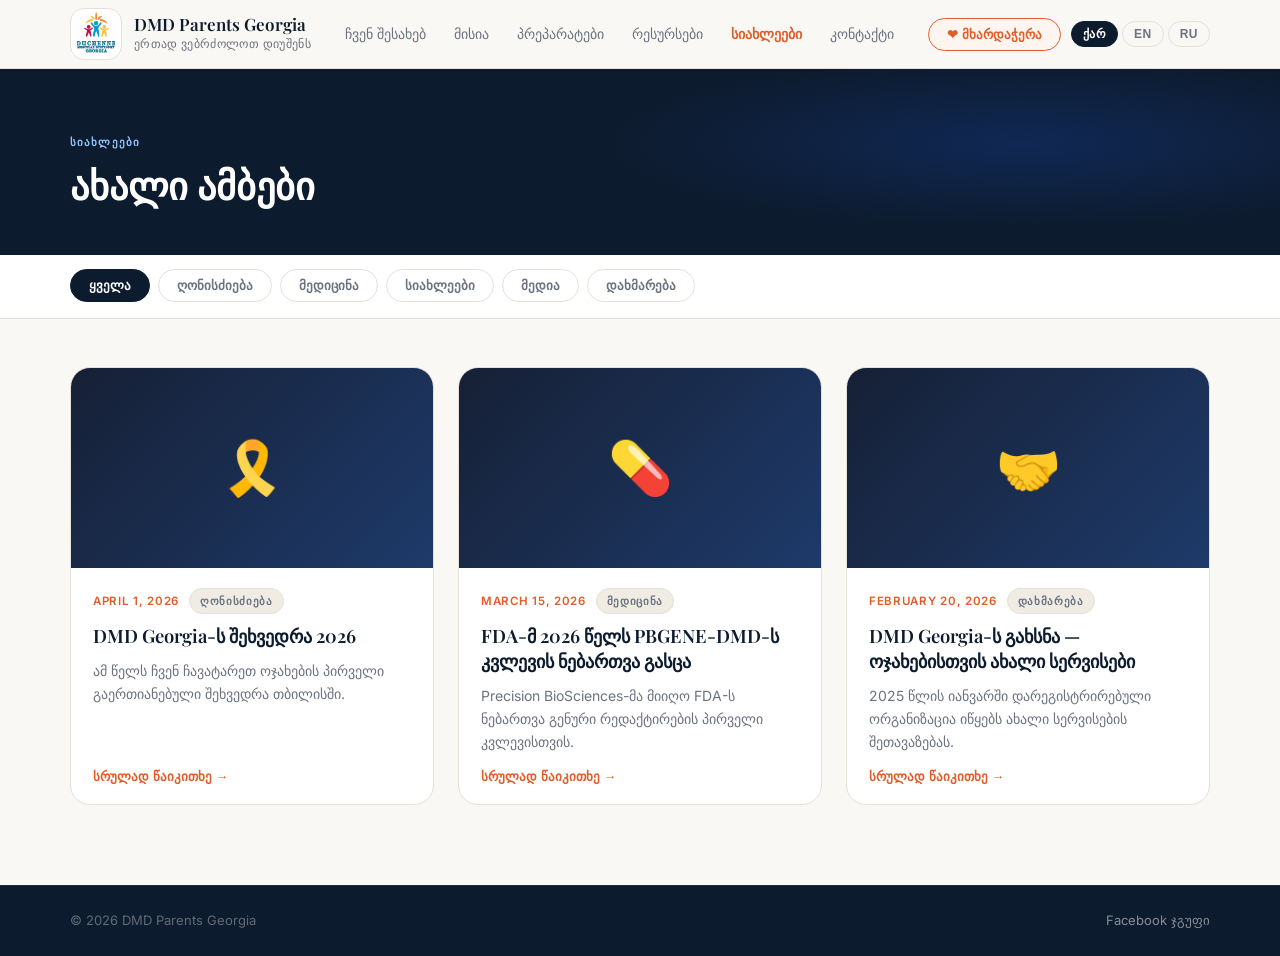
==== commit b2bde6a7: "Update news.html" ====
--- a/news.html
+++ b/news.html
@@ -124,6 +124,22 @@
       line-height: 1.65;
       flex: 1;
       margin-bottom: 16px;
+    }
+
+
+    /* YouTube embed */
+    .news-card-video {
+      position: relative;
+      width: 100%;
+      padding-top: 56.25%; /* 16:9 */
+      background: #000;
+    }
+    .news-card-video iframe {
+      position: absolute;
+      inset: 0;
+      width: 100%;
+      height: 100%;
+      border: none;
     }
 
     /* Read more / collapse */
@@ -437,13 +453,28 @@
       }
 
       grid.innerHTML = filtered.map(n => {
-        const loc   = n[currentLang] || n.ka;
-        const date  = formatDate(n.date, currentLang);
+        const loc      = n[currentLang] || n.ka;
+        const date     = formatDate(n.date, currentLang);
         const catLabel = NEWS_CATEGORIES[n.category][currentLang];
 
-        const mediaHTML = n.image
-          ? `<img class="news-card-media" src="${n.image}" alt="${loc.title}" loading="lazy">`
-          : `<div class="news-card-media-placeholder">${n.emoji || '📰'}</div>`;
+        let mediaHTML;
+        if (n.youtube) {
+          mediaHTML = `
+            <div class="news-card-video">
+              <iframe
+                src="https://www.youtube.com/embed/${n.youtube}?rel=0&modestbranding=1"
+                title="${loc.title}"
+                frameborder="0"
+                allow="accelerometer; autoplay; clipboard-write; encrypted-media; gyroscope; picture-in-picture"
+                allowfullscreen
+                loading="lazy">
+              </iframe>
+            </div>`;
+        } else if (n.image) {
+          mediaHTML = `<img class="news-card-media" src="${n.image}" alt="${loc.title}" loading="lazy">`;
+        } else {
+          mediaHTML = `<div class="news-card-media-placeholder">${n.emoji || '📰'}</div>`;
+        }
 
         return `
         <article class="news-card" id="${n.id}">
